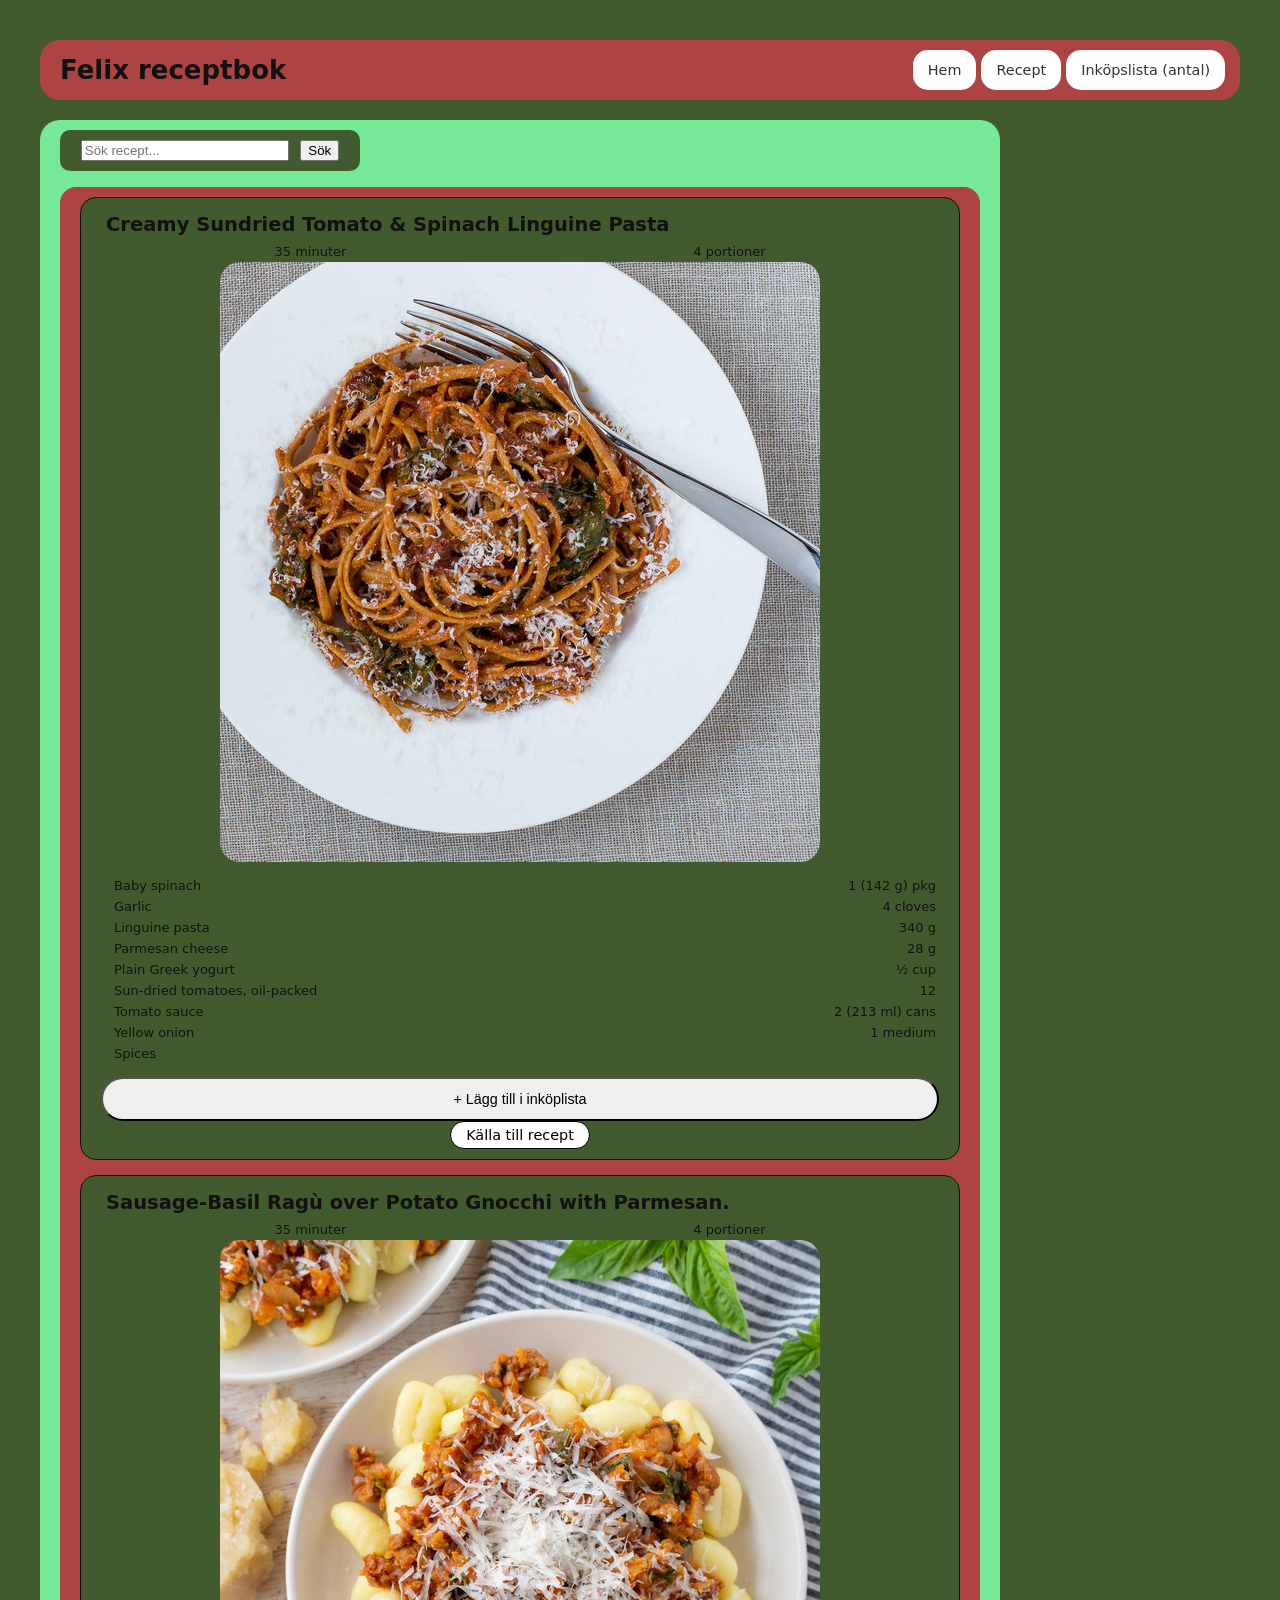
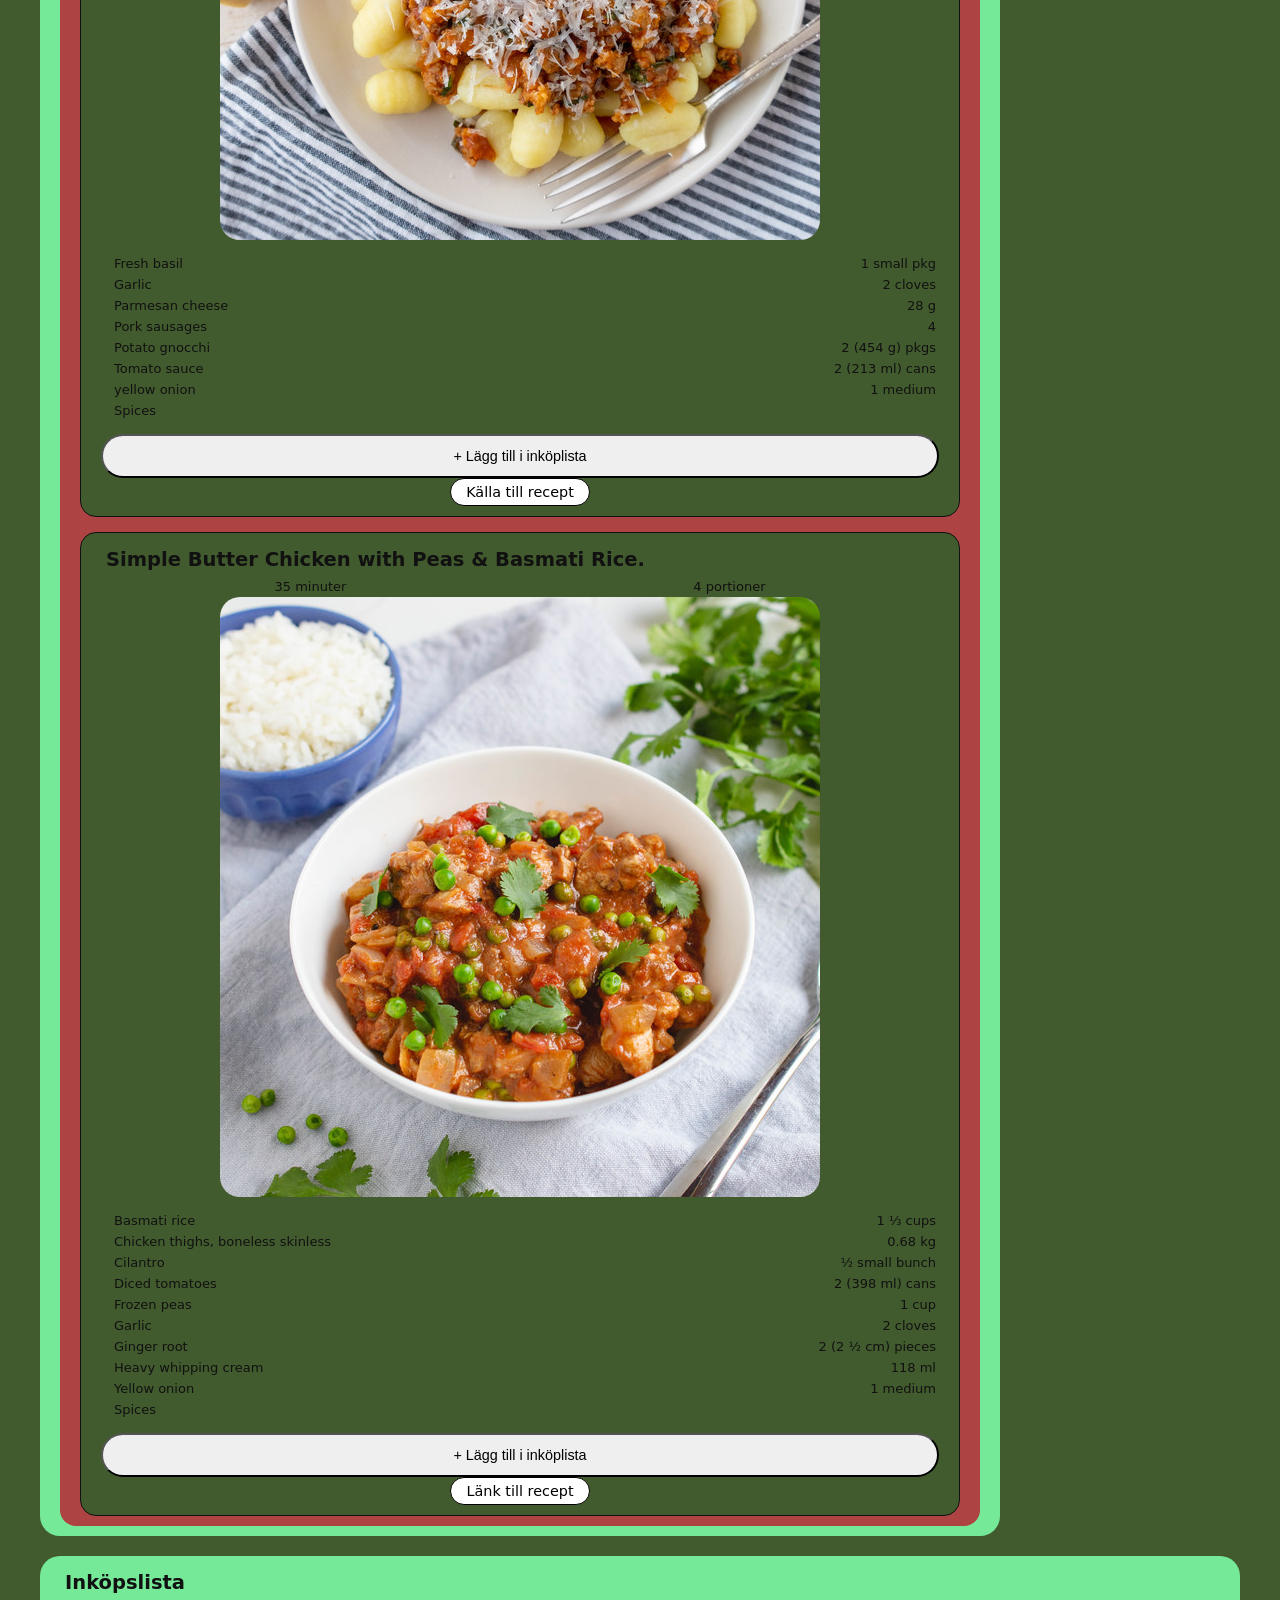
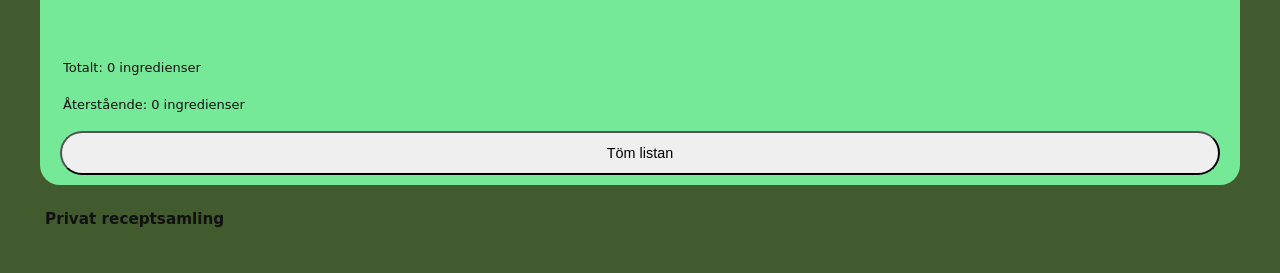
==== index.html @ 17bdafce "Finat till koden och tagit bort onödiga kommentarer och console.log." ====
<!doctype html>
<html lang="sv">
  <head>
    <meta charset="UTF-8" />
    <meta name="viewport" content="width=device-width, initial-scale=1.0" />
    <title>Inlämningsuppgit - Felix Brolleus</title>
    <link rel="stylesheet" href="style.css" />
  </head>
  <body>
    <header class="header">
      <h1>Felix receptbok</h1>

      <button id="menu-btn">☰ Meny</button>

      <nav id="menu">
        <a href="#">Hem</a>
        <a href="#">Recept</a>
        <a href="#">Inköpslista (antal)</a>
      </nav>
    </header>

    <main>
      <div id="search">
        <input id="search-input" type="text" placeholder="Sök recept..." />
        <button id="button-search">Sök</button>
      </div>

      <section id="recipe-cards">

        <!-- Recept 1 -->
        <article class="recipe">
          <h2>Creamy Sundried Tomato & Spinach Linguine Pasta</h2>
          <div>
            <p>35 minuter</p>
            <p>4 portioner</p>
          </div>

          <img
            src="img/creamy_pasta.png"
            alt="Bild på Creamy Sundried Tomato & Spinach Linguine Pasta"
          />

          <ul class="recipe-list">
            <li>
              <p>Baby spinach</p>
              <p>1 (142 g) pkg</p>
            </li>
            <li>
              <p>Garlic</p>
              <p>4 cloves</p>
            </li>
            <li>
              <p>Linguine pasta</p>
              <p>340 g</p>
            </li>
            <li>
              <p>Parmesan cheese</p>
              <p>28 g</p>
            </li>
            <li>
              <p>Plain Greek yogurt</p>
              <p>½ cup</p>
            </li>
            <li>
              <p>Sun-dried tomatoes, oil-packed</p>
              <p>12</p>
            </li>
            <li>
              <p>Tomato sauce</p>
              <p>2 (213 ml) cans</p>
            </li>
            <li>
              <p>Yellow onion</p>
              <p>1 medium</p>
            </li>
            <li>
              <p>Spices</p>
              <p></p>
            </li>
          </ul>
          <button class="btn add-list-btn">+ Lägg till i inköplista</button>
          <a
            class="source"
            href="https://www.mealime.com/recipes/creamy-sundried-tomato-spinach-linguine-pasta/2011"
            target="_blank"
            >Källa till recept</a
          >
        </article>

        <!-- Recept 2 -->
        <article class="recipe">
          <h2>Sausage-Basil Ragù over Potato Gnocchi with Parmesan.</h2>
          <div>
            <p>35 minuter</p>
            <p>4 portioner</p>
          </div>
          <img
            src="img/ragu.png"
            alt="Bild på Sausage-Basil Ragù over Potato Gnocchi with Parmesan."
          />

          <ul class="recipe-list">
            <li>
              <p>Fresh basil</p>
              <p>1 small pkg</p>
            </li>
            <li>
              <p>Garlic</p>
              <p>2 cloves</p>
            </li>
            <li>
              <p>Parmesan cheese</p>
              <p>28 g</p>
            </li>
            <li>
              <p>Pork sausages</p>
              <p>4</p>
            </li>
            <li>
              <p>Potato gnocchi</p>
              <p>2 (454 g) pkgs</p>
            </li>
            <li>
              <p>Tomato sauce</p>
              <p>2 (213 ml) cans</p>
            </li>
            <li>
              <p>yellow onion</p>
              <p>1 medium</p>
            </li>
            <li>
              <p>Spices</p>
              <p></p>
            </li>
          </ul>
          <button class="btn add-list-btn">+ Lägg till i inköplista</button>
          <a
            class="source"
            href="https://www.mealime.com/recipes/sausage-basil-ragu-over-potato-gnocchi-parmesan/11801"
            target="_blank"
            >Källa till recept</a
          >
        </article>

        <!-- Recept 3 -->
        <article class="recipe">
          <h2>Simple Butter Chicken with Peas & Basmati Rice.</h2>
          <div>
            <p>35 minuter</p>
            <p>4 portioner</p>
          </div>
          <img
            src="img/butter_chicken.png"
            alt="Bild på Simple Butter Chicken with Peas & Basmati Rice"
          />

          <ul class="recipe-list">
            <li>
              <p>Basmati rice</p>
              <p>1 ⅓ cups</p>
            </li>
            <li>
              <p>Chicken thighs, boneless skinless</p>
              <p>0.68 kg</p>
            </li>
            <li>
              <p>Cilantro</p>
              <p>½ small bunch</p>
            </li>
            <li>
              <p>Diced tomatoes</p>
              <p>2 (398 ml) cans</p>
            </li>
            <li>
              <p>Frozen peas</p>
              <p>1 cup</p>
            </li>
            <li>
              <p>Garlic</p>
              <p>2 cloves</p>
            </li>
            <li>
              <p>Ginger root</p>
              <p>2 (2 ½ cm) pieces</p>
            </li>
            <li>
              <p>Heavy whipping cream</p>
              <p>118 ml</p>
            </li>
            <li>
              <p>Yellow onion</p>
              <p>1 medium</p>
            </li>
            <li>
              <p>Spices</p>
              <p></p>
            </li>
          </ul>
          <button class="btn add-list-btn">+ Lägg till i inköplista</button>
          <a
            class="source"
            href="https://www.mealime.com/recipes/simple-butter-chicken-peas-basmati-rice/8757"
            target="_blank"
            >Länk till recept</a
          >
        </article>
      </section>
    </main>
    <aside>
      <h2>Inköpslista</h2>

      <ul id="shopping-list"></ul>

      <p id="total">Totalt: 0 ingredienser</p>
      <p id="remaining">Återstående: 0 ingredienser</p>

      <button class="btn" id="download-btn">Ladda ner .txt</button>
      <button class="btn" id="empty-list-btn">Töm listan</button>
    </aside>

    <footer>
      <h3>Privat receptsamling</h3>
    </footer>

    <script src="script.js"></script>
  </body>
</html>
---- style.css ----
* {
  box-sizing: border-box;
}

body {
  background-color: #425b2e;
  padding: 20px;
  color: #111111;
  display: flex;
  flex-direction: column;
  justify-content: space-between;
  gap: 20px;
  margin: 20px;

  font-family:
    system-ui,
    -apple-system,
    BlinkMacSystemFont,
    "Segoe UI",
    Roboto,
    Oxygen,
    Ubuntu,
    Cantarell,
    "Open Sans",
    "Helvetica Neue",
    sans-serif;
  font-size: small;
}

p {
  margin: 3px;
}

h1,
h2,
h3 {
  margin: 5px;
}

.btn {
  padding: 12px 25px;
  border-radius: 30px;
  font-size: 0.9rem;
  cursor: pointer;
  font-weight: 500;
}

.header {
  background-color: #ae4343;
  display: flex;
  justify-content: space-between;
  width: auto;
  border-radius: 20px;
  padding: 10px 15px;
  font-size: small;
  align-items: center;
  flex-wrap: wrap;
}

#menu-btn {
  padding: 5px;
}

#menu {
  display: none;
}

#menu.open {
  display: flex;
  flex-direction: column;

  flex-basis: 100%;
  align-items: end;
  
  gap: 2px;
}

#menu a {
  text-decoration: none;
  color: black;
  border-style: solid;
  border: 1px;
  background-color: white;
  border-radius: 15px;
  padding: 5px;
}

main {
  background-color: #76e998;
  display: flex;
  flex-direction: column;
  width: auto;
  border-radius: 20px;
  padding: 10px 20px;
  gap: 1rem;
}

#search {
  background-color: #425b2e;
  display: flex;
  justify-content: space-around;
  flex-wrap: wrap;
  gap: 10px;
  max-width: 100%;
  flex-basis: 100%;
  padding: 10px 20px;
  border-radius: 10px;
}

#search-input {
  flex-basis: 80%;
  max-width: 100%;
}

#recipe-cards {
  background-color: #ae4343;
  border-radius: 1rem;
  padding: 10px 20px;
  display: flex;
  flex-direction: column;
  justify-content: center;
  gap: 15px;
}

.recipe {
  border: 1px;
  border-style: solid;
  border-color: #111111;
  display: grid;
  background-color: #425b2e;
  padding: 10px 20px;
  border-radius: 1rem;
}

.recipe div {
  display: flex;
  justify-content: space-around;
  font-weight: 500;
  margin: 0px;
}

.recipe img {
  max-width: 85%;
  justify-self: center;
  border-radius: 20px;
}

ul {
  padding-left: 10px;
}

li {
  display: flex;
  flex-direction: row;
  justify-content: space-between;
}

.source {
  padding: 5px 15px;
  background-color: white;
  border: 1px;
  border-style: solid;
  border-radius: 30px;
  font-size: 0.9rem;
  cursor: pointer;
  font-weight: 500;
  text-decoration: none;
  color: black;
  justify-self: center;
}

aside {
  background-color: #76e998;
  display: flex;
  flex-direction: column;
  justify-content: space-between;
  align-items: stretch;
  width: auto;
  border-radius: 20px;
  padding: 10px 20px;
  gap: 1rem;
}

#download-btn {
  display: none;
}

/* -------------Media quiries------------- */

@media (min-width: 700px) {
  body {
    display: flex;
    flex: 1 1 250px;
  }
  #menu-btn {
    display: none;
  }

  #menu {
    display: flex;
    align-items: center;
    justify-content: space-between;
    gap: 5px;
  }


  #menu a {
    border-style: solid;
    border: 1px;
    background-color: white;
    border-radius: 15px;
    text-decoration: none;
    color: #333333;
    display: flex;
    align-items: center;
    gap: 15px;
    font-size: 0.9rem;
    padding: 12px 15px;
  }

  #search {
    max-width: 300px;
  }

  main {
    max-width: 80%;
  }
}
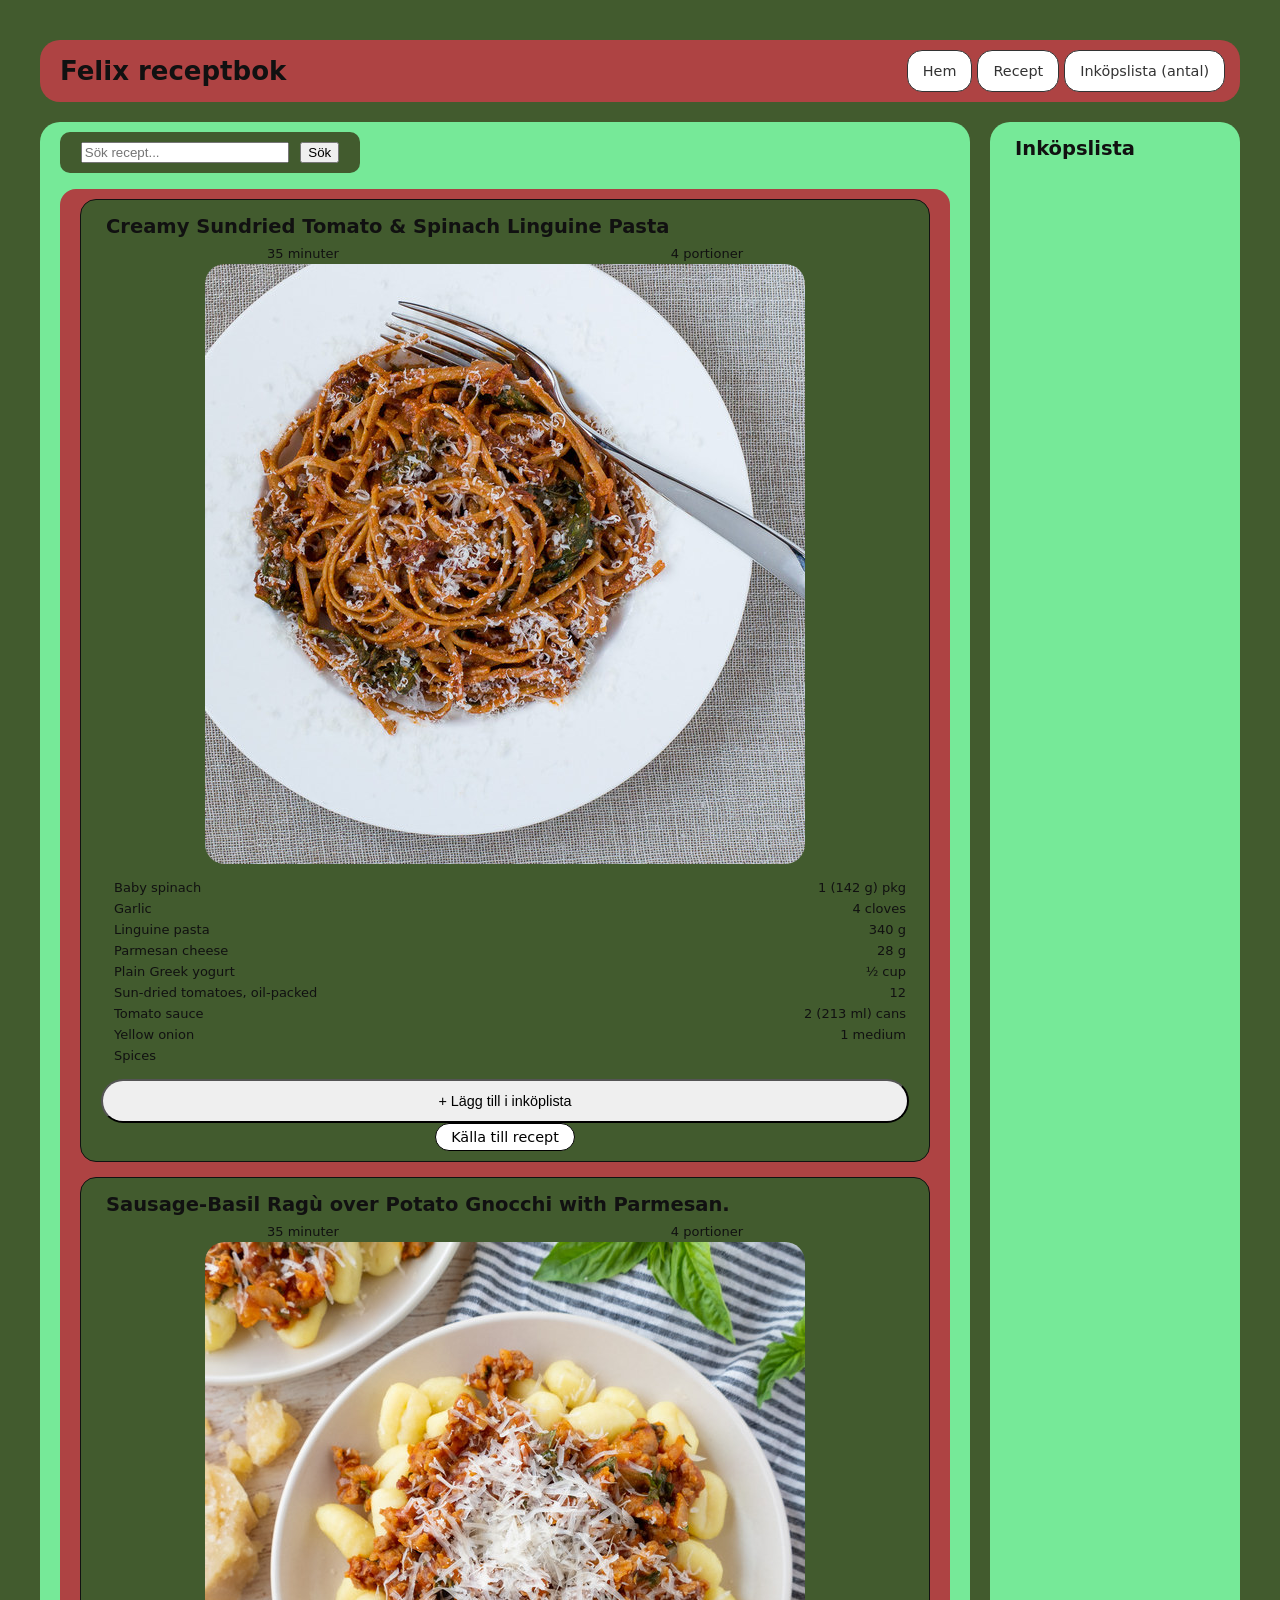
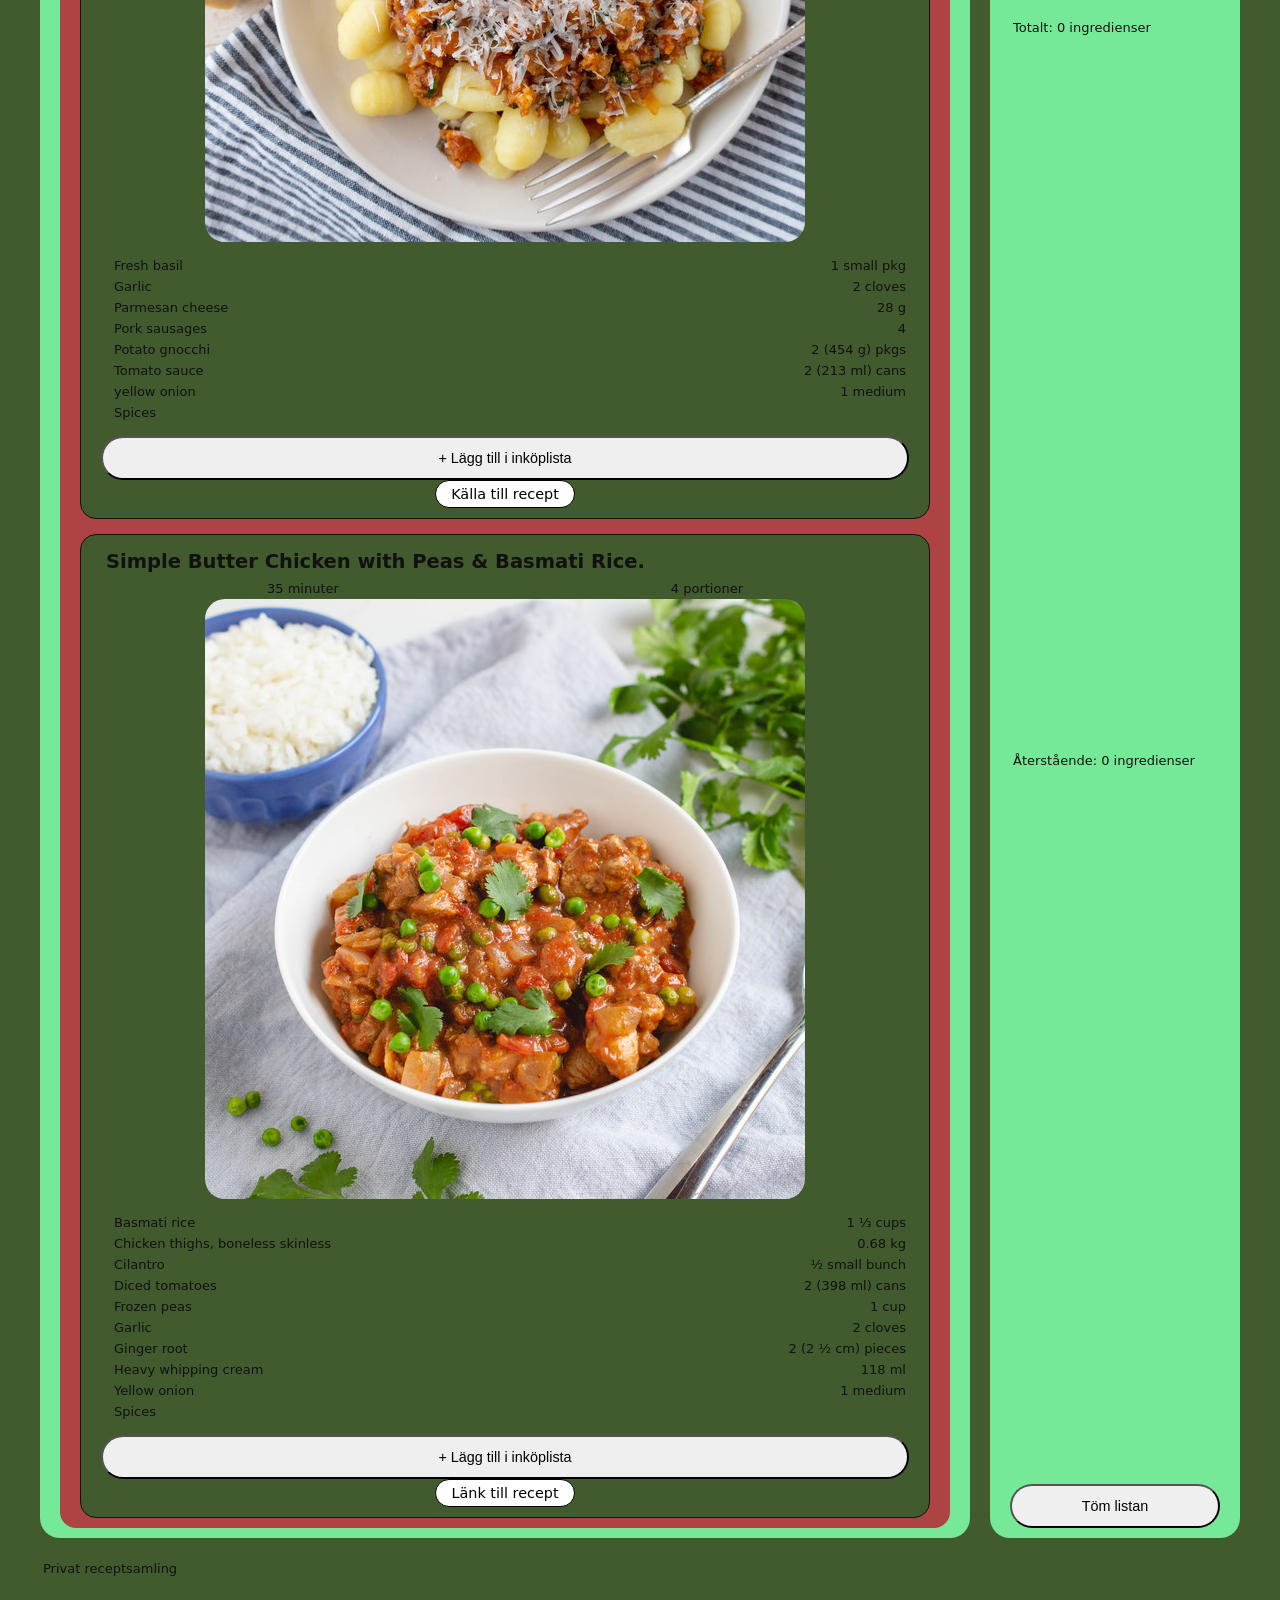
==== commit 6c7fe280: "Byte av namn på bilder. Kommenterat ut sektioner i script. Tagit bort onödig kod i script. Ändrat li" ====
--- a/index.html
+++ b/index.html
@@ -3,7 +3,7 @@
   <head>
     <meta charset="UTF-8" />
     <meta name="viewport" content="width=device-width, initial-scale=1.0" />
-    <title>Inlämningsuppgit - Felix Brolleus</title>
+    <title>Receptsida - Felix Brolleus</title>
     <link rel="stylesheet" href="style.css" />
   </head>
   <body>
@@ -26,7 +26,6 @@
       </div>
 
       <section id="recipe-cards">
-
         <!-- Recept 1 -->
         <article class="recipe">
           <h2>Creamy Sundried Tomato & Spinach Linguine Pasta</h2>
@@ -36,7 +35,7 @@
           </div>
 
           <img
-            src="img/creamy_pasta.png"
+            src="img/creamy-pasta.png"
             alt="Bild på Creamy Sundried Tomato & Spinach Linguine Pasta"
           />
 
@@ -150,7 +149,7 @@
             <p>4 portioner</p>
           </div>
           <img
-            src="img/butter_chicken.png"
+            src="img/butter-chicken.png"
             alt="Bild på Simple Butter Chicken with Peas & Basmati Rice"
           />
 
@@ -219,7 +218,7 @@
     </aside>
 
     <footer>
-      <h3>Privat receptsamling</h3>
+      <p>Privat receptsamling</p>
     </footer>
 
     <script src="script.js"></script>
--- a/style.css
+++ b/style.css
@@ -68,18 +68,15 @@
 #menu.open {
   display: flex;
   flex-direction: column;
-
   flex-basis: 100%;
   align-items: end;
-  
   gap: 2px;
 }
 
 #menu a {
   text-decoration: none;
   color: black;
-  border-style: solid;
-  border: 1px;
+  border: 1px solid;
   background-color: white;
   border-radius: 15px;
   padding: 5px;
@@ -156,11 +153,10 @@
 }
 
 .source {
+  background-color: white;
+  border: 1px solid;
+  border-radius: 30px;
   padding: 5px 15px;
-  background-color: white;
-  border: 1px;
-  border-style: solid;
-  border-radius: 30px;
   font-size: 0.9rem;
   cursor: pointer;
   font-weight: 500;
@@ -189,9 +185,18 @@
 
 @media (min-width: 700px) {
   body {
-    display: flex;
-    flex: 1 1 250px;
-  }
+    flex-direction: row;
+    flex-wrap: wrap;
+  }
+  
+  .header {
+    flex-basis: 100%;
+  }
+
+  footer {
+    flex-basis: 100%;
+  }
+
   #menu-btn {
     display: none;
   }
@@ -203,11 +208,14 @@
     gap: 5px;
   }
 
+  #menu.open {
+    flex-direction: row;
+    flex-basis: auto;
+  }
 
   #menu a {
-    border-style: solid;
-    border: 1px;
     background-color: white;
+    border: 1px solid;
     border-radius: 15px;
     text-decoration: none;
     color: #333333;
@@ -222,7 +230,13 @@
     max-width: 300px;
   }
 
+  aside {
+    flex-basis: 250px;
+  }
+
   main {
-    max-width: 80%;
-  }
-}
+    flex: 1 1 250px;
+  }
+
+  
+}
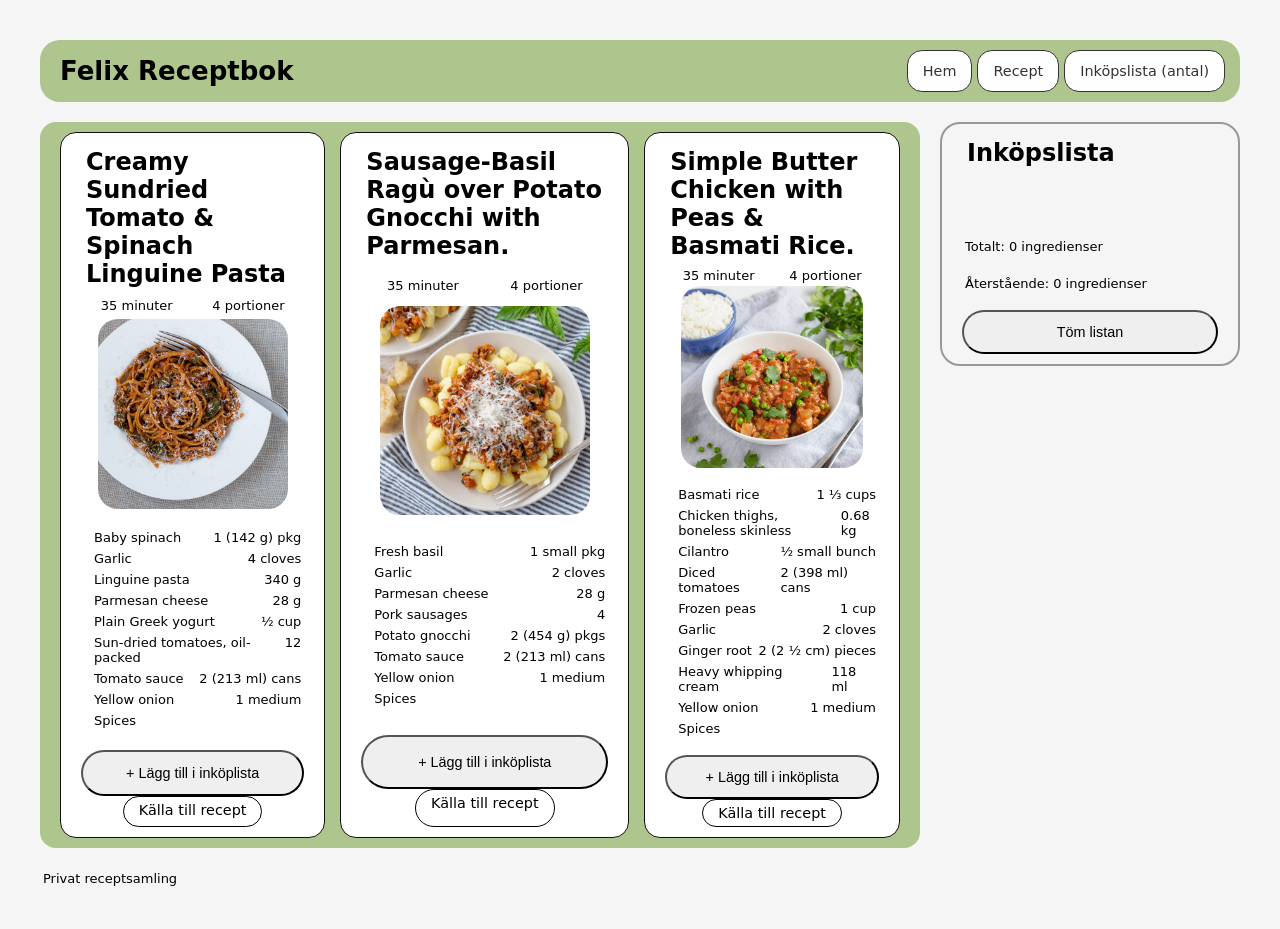
==== commit 3878ff39: "Små justeringar i text i index.html. Byte av färger och förbereder för dark mode i style.css." ====
--- a/index.html
+++ b/index.html
@@ -8,7 +8,7 @@
   </head>
   <body>
     <header class="header">
-      <h1>Felix receptbok</h1>
+      <h1>Felix Receptbok</h1>
 
       <button id="menu-btn">☰ Meny</button>
 
@@ -20,10 +20,10 @@
     </header>
 
     <main>
-      <div id="search">
+      <!-- <div id="search">
         <input id="search-input" type="text" placeholder="Sök recept..." />
         <button id="button-search">Sök</button>
-      </div>
+      </div> -->
 
       <section id="recipe-cards">
         <!-- Recept 1 -->
@@ -124,7 +124,7 @@
               <p>2 (213 ml) cans</p>
             </li>
             <li>
-              <p>yellow onion</p>
+              <p>Yellow onion</p>
               <p>1 medium</p>
             </li>
             <li>
@@ -200,7 +200,7 @@
             class="source"
             href="https://www.mealime.com/recipes/simple-butter-chicken-peas-basmati-rice/8757"
             target="_blank"
-            >Länk till recept</a
+            >Källa till recept</a
           >
         </article>
       </section>
--- a/style.css
+++ b/style.css
@@ -3,9 +3,9 @@
 }
 
 body {
-  background-color: #425b2e;
+  background-color: whitesmoke;
   padding: 20px;
-  color: #111111;
+  color: black;
   display: flex;
   flex-direction: column;
   justify-content: space-between;
@@ -24,14 +24,25 @@
     "Open Sans",
     "Helvetica Neue",
     sans-serif;
-  font-size: small;
+}
+
+.light-mode-1 {
+  background-color: #afc58e;
+}
+
+.light-mode-2 {
+  background-color: #afc58e;
 }
 
 p {
   margin: 3px;
-}
-
-h1,
+  font-size: small;
+}
+
+h1 {
+  margin: 5px;
+}
+
 h2,
 h3 {
   margin: 5px;
@@ -46,7 +57,7 @@
 }
 
 .header {
-  background-color: #ae4343;
+  background-color: #afc58e;
   display: flex;
   justify-content: space-between;
   width: auto;
@@ -83,12 +94,12 @@
 }
 
 main {
-  background-color: #76e998;
+  background-color: #afc58e;
   display: flex;
   flex-direction: column;
   width: auto;
   border-radius: 20px;
-  padding: 10px 20px;
+  padding: 0px 0px;
   gap: 1rem;
 }
 
@@ -110,7 +121,7 @@
 }
 
 #recipe-cards {
-  background-color: #ae4343;
+  background-color: #afc58e;
   border-radius: 1rem;
   padding: 10px 20px;
   display: flex;
@@ -124,7 +135,7 @@
   border-style: solid;
   border-color: #111111;
   display: grid;
-  background-color: #425b2e;
+  background-color: white;
   padding: 10px 20px;
   border-radius: 1rem;
 }
@@ -166,12 +177,13 @@
 }
 
 aside {
-  background-color: #76e998;
   display: flex;
   flex-direction: column;
   justify-content: space-between;
   align-items: stretch;
   width: auto;
+  border: 2px solid;
+  border-color: #94999b;
   border-radius: 20px;
   padding: 10px 20px;
   gap: 1rem;
@@ -188,7 +200,7 @@
     flex-direction: row;
     flex-wrap: wrap;
   }
-  
+
   .header {
     flex-basis: 100%;
   }
@@ -231,12 +243,18 @@
   }
 
   aside {
-    flex-basis: 250px;
+    flex-basis: 300px;
+    align-self: baseline;
+    justify-content: baseline;
+    position: sticky;
+    top: 20px;
   }
 
   main {
     flex: 1 1 250px;
   }
 
-  
-}
+  #recipe-cards {
+    flex-direction: row;
+  }
+}
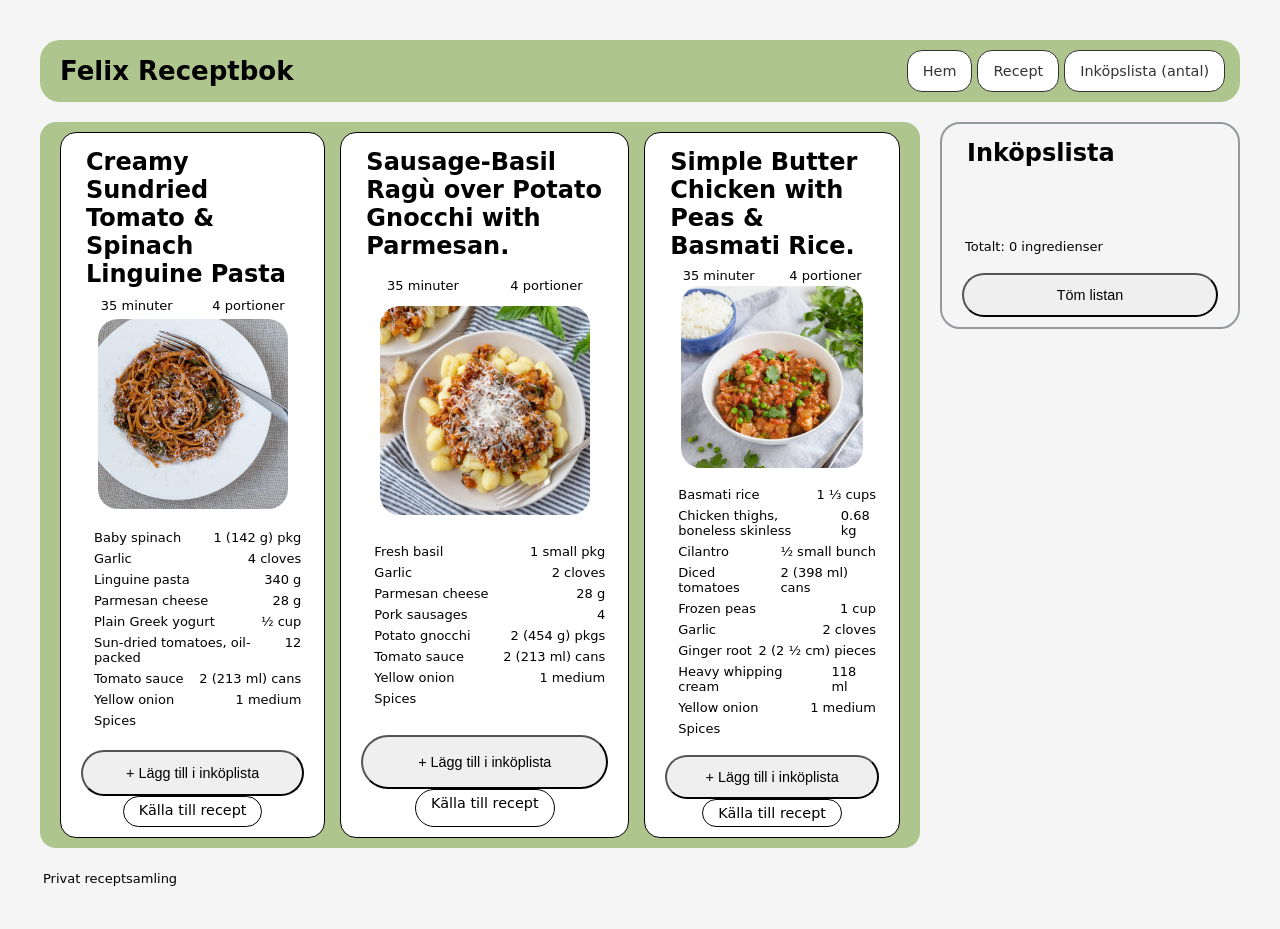
==== commit c2aadfe7: "Index: Tagit bort en del. Sökning nu inte längre med. Style: Förbereder dark mode. Script: Mängd i i" ====
--- a/index.html
+++ b/index.html
@@ -211,7 +211,6 @@
       <ul id="shopping-list"></ul>
 
       <p id="total">Totalt: 0 ingredienser</p>
-      <p id="remaining">Återstående: 0 ingredienser</p>
 
       <button class="btn" id="download-btn">Ladda ner .txt</button>
       <button class="btn" id="empty-list-btn">Töm listan</button>
--- a/style.css
+++ b/style.css
@@ -28,10 +28,12 @@
 
 .light-mode-1 {
   background-color: #afc58e;
+  color: black;
 }
 
 .light-mode-2 {
   background-color: #afc58e;
+  color: black;
 }
 
 p {
@@ -133,7 +135,7 @@
 .recipe {
   border: 1px;
   border-style: solid;
-  border-color: #111111;
+  border-color: black;
   display: grid;
   background-color: white;
   padding: 10px 20px;
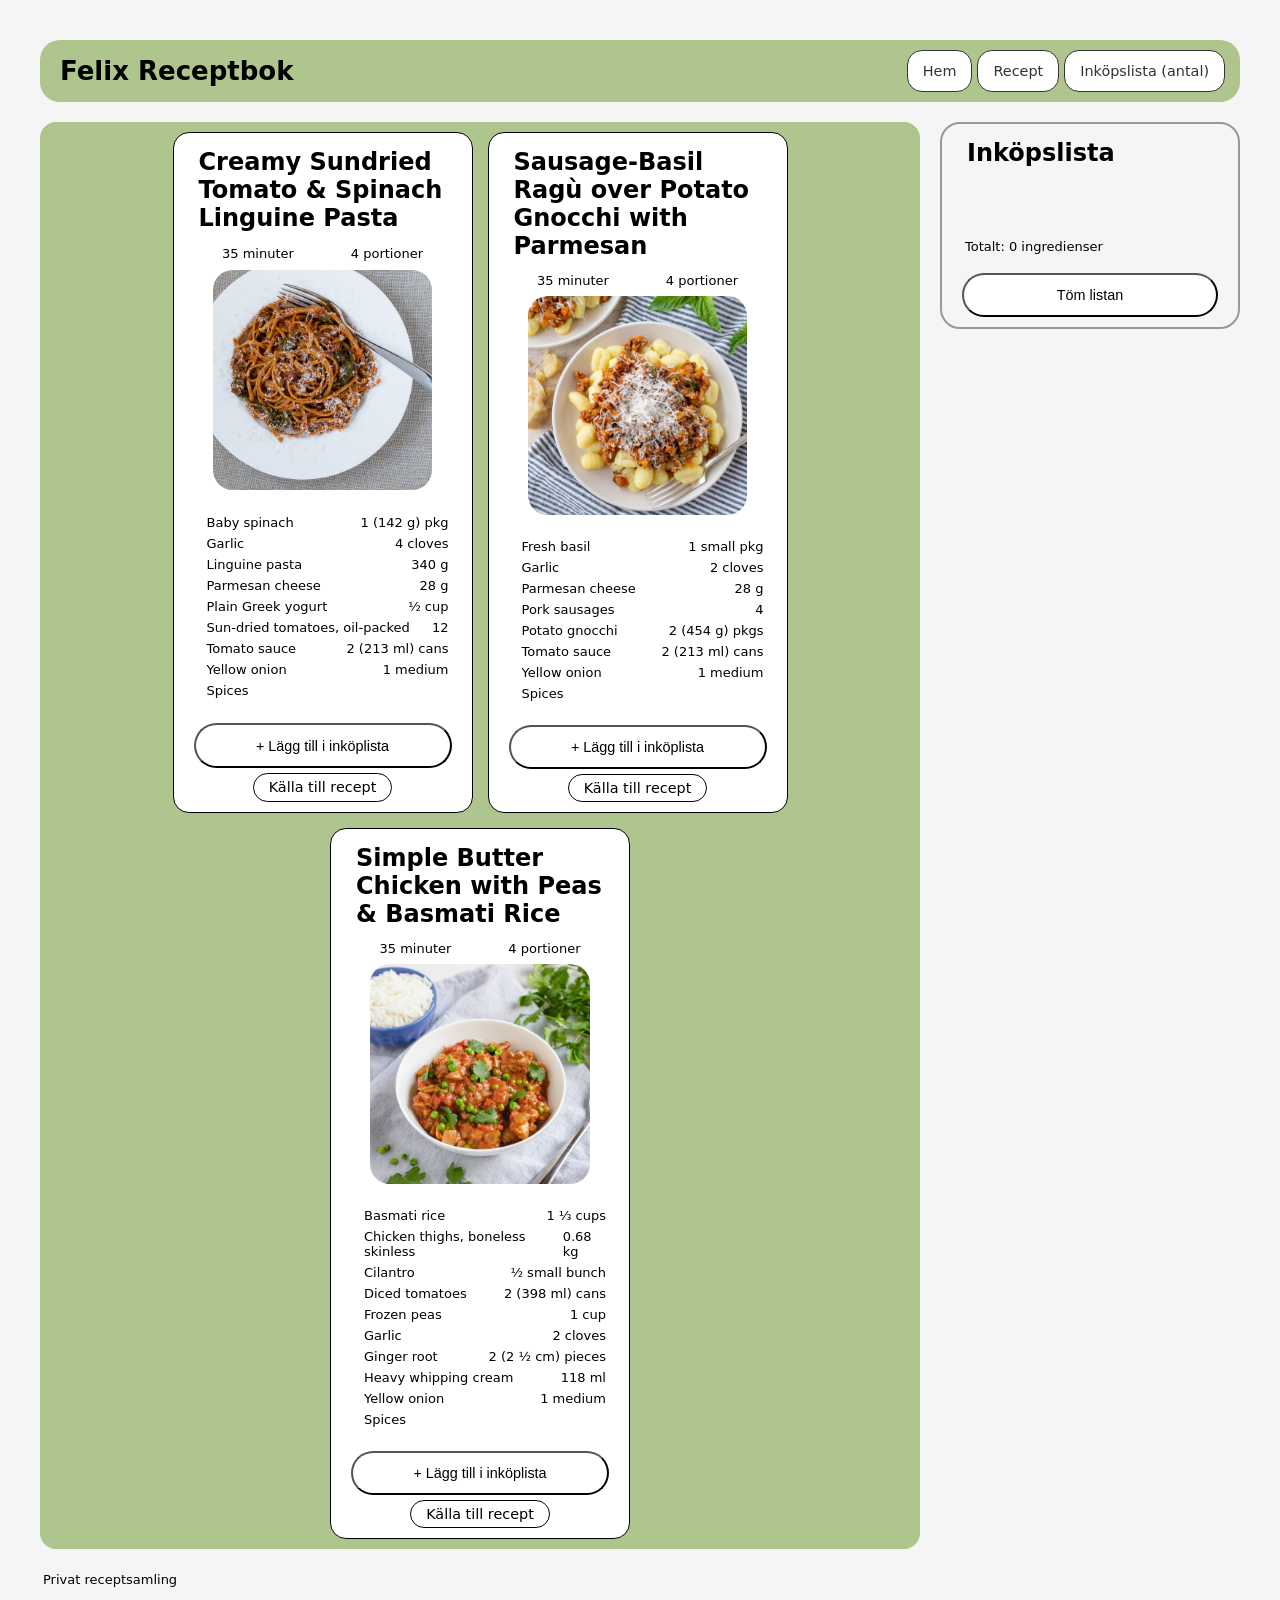
==== commit b6a0cb4b: "Ändrat mindre saker i index. Tagit bort download btn. Bättre reaktiv design för desktop, inget som k" ====
--- a/index.html
+++ b/index.html
@@ -10,7 +10,7 @@
     <header class="header">
       <h1>Felix Receptbok</h1>
 
-      <button id="menu-btn">☰ Meny</button>
+      <button id="menu-btn" class="btn">☰ Meny</button>
 
       <nav id="menu">
         <a href="#">Hem</a>
@@ -88,7 +88,7 @@
 
         <!-- Recept 2 -->
         <article class="recipe">
-          <h2>Sausage-Basil Ragù over Potato Gnocchi with Parmesan.</h2>
+          <h2>Sausage-Basil Ragù over Potato Gnocchi with Parmesan</h2>
           <div>
             <p>35 minuter</p>
             <p>4 portioner</p>
@@ -143,7 +143,7 @@
 
         <!-- Recept 3 -->
         <article class="recipe">
-          <h2>Simple Butter Chicken with Peas & Basmati Rice.</h2>
+          <h2>Simple Butter Chicken with Peas & Basmati Rice</h2>
           <div>
             <p>35 minuter</p>
             <p>4 portioner</p>
@@ -212,7 +212,6 @@
 
       <p id="total">Totalt: 0 ingredienser</p>
 
-      <button class="btn" id="download-btn">Ladda ner .txt</button>
       <button class="btn" id="empty-list-btn">Töm listan</button>
     </aside>
 
--- a/style.css
+++ b/style.css
@@ -4,13 +4,13 @@
 
 body {
   background-color: whitesmoke;
-  padding: 20px;
+  padding: 5px;
+  margin: 5px;
   color: black;
   display: flex;
   flex-direction: column;
   justify-content: space-between;
   gap: 20px;
-  margin: 20px;
 
   font-family:
     system-ui,
@@ -56,6 +56,8 @@
   font-size: 0.9rem;
   cursor: pointer;
   font-weight: 500;
+  background-color: white;
+  max-height: 3rem;
 }
 
 .header {
@@ -72,6 +74,8 @@
 
 #menu-btn {
   padding: 5px;
+  position: sticky;
+  top: 20px;
 }
 
 #menu {
@@ -105,7 +109,7 @@
   gap: 1rem;
 }
 
-#search {
+/* #search {
   background-color: #425b2e;
   display: flex;
   justify-content: space-around;
@@ -120,7 +124,7 @@
 #search-input {
   flex-basis: 80%;
   max-width: 100%;
-}
+} */
 
 #recipe-cards {
   background-color: #afc58e;
@@ -140,6 +144,7 @@
   background-color: white;
   padding: 10px 20px;
   border-radius: 1rem;
+  gap: 5px;
 }
 
 .recipe div {
@@ -191,16 +196,14 @@
   gap: 1rem;
 }
 
-#download-btn {
-  display: none;
-}
-
 /* -------------Media quiries------------- */
 
 @media (min-width: 700px) {
   body {
     flex-direction: row;
     flex-wrap: wrap;
+    padding: 20px;
+    margin: 20px;
   }
 
   .header {
@@ -246,8 +249,7 @@
 
   aside {
     flex-basis: 300px;
-    align-self: baseline;
-    justify-content: baseline;
+    align-self: flex-start;
     position: sticky;
     top: 20px;
   }
@@ -256,7 +258,25 @@
     flex: 1 1 250px;
   }
 
+  
   #recipe-cards {
     flex-direction: row;
-  }
-}
+    flex-wrap: wrap;
+    justify-content: center;
+    
+  }
+
+  .recipe {
+    min-width: 250px;
+    max-width: 300px;
+  }
+}
+
+@media (min-width: 1400px) {
+  #recipe-cards {
+    flex-direction: row;
+    flex-wrap: wrap;
+    justify-content: space-around;
+    
+  }
+}
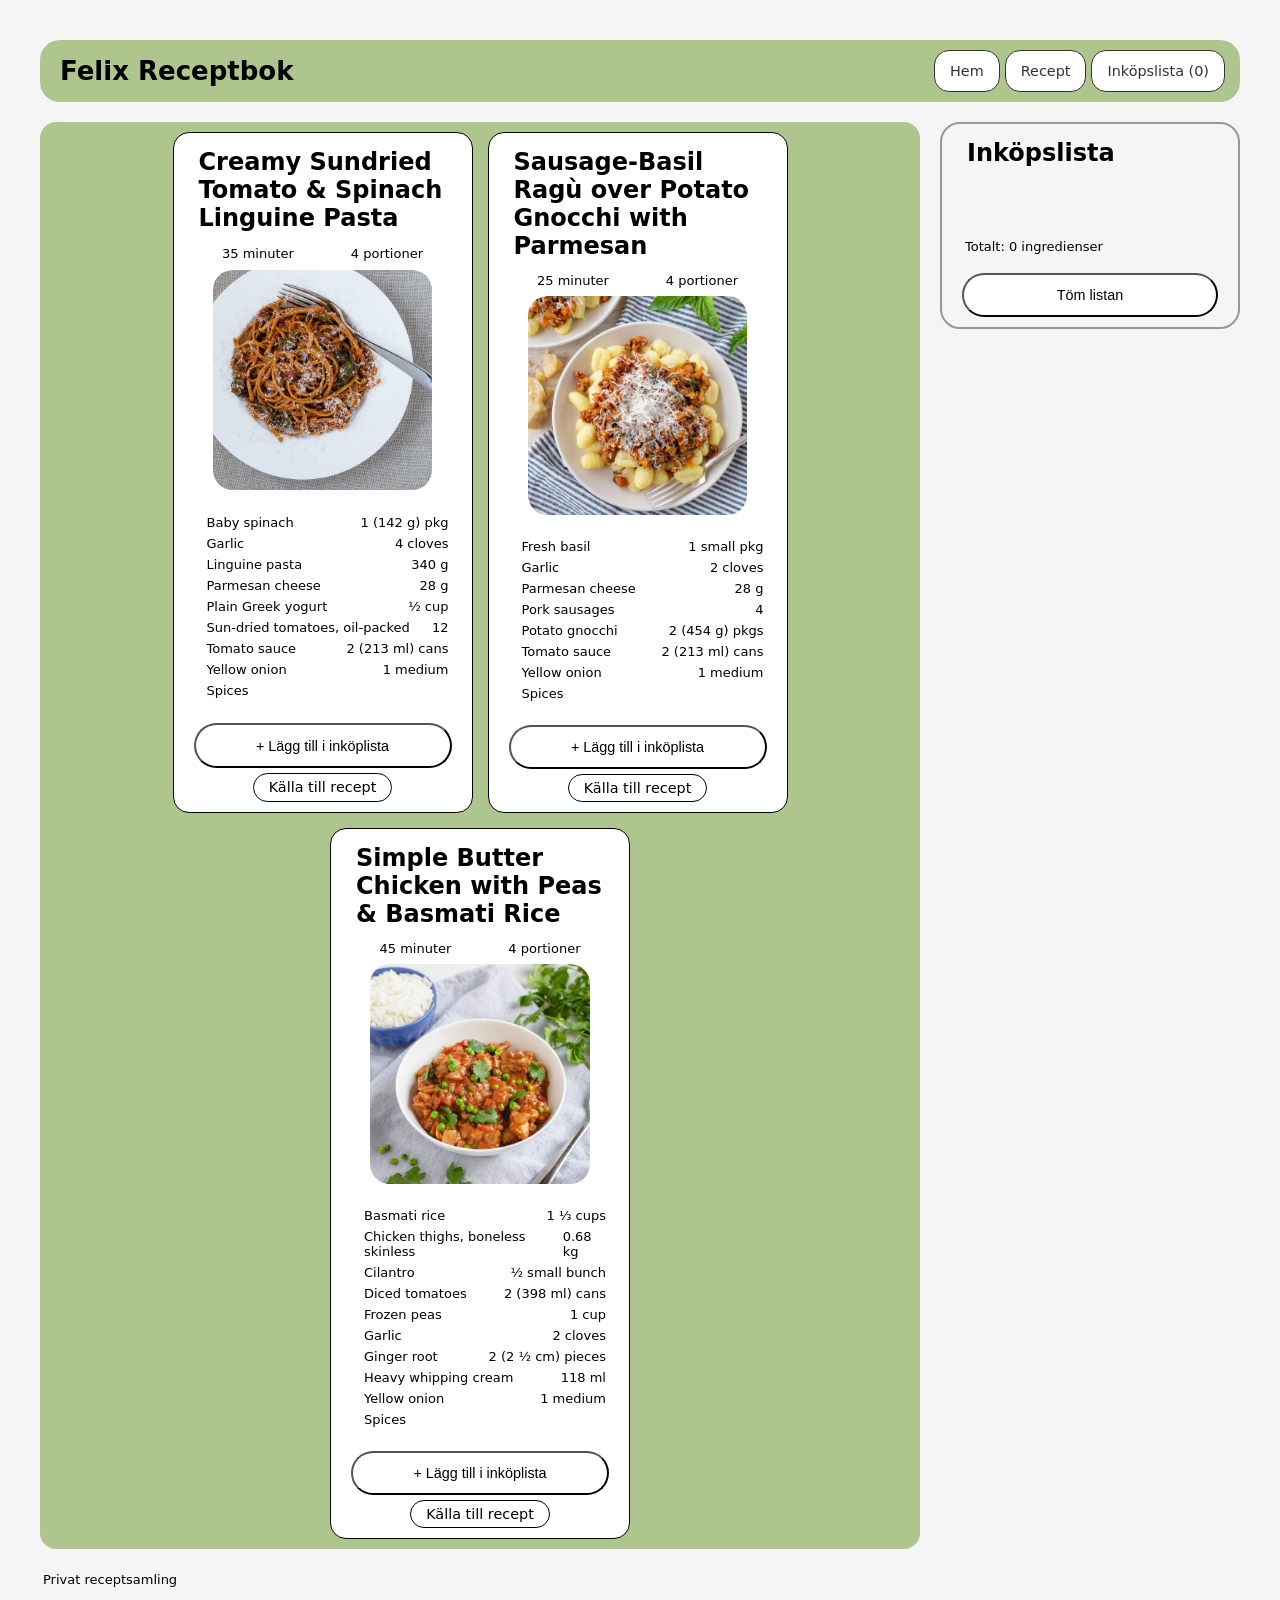
==== commit 23a11a61: "Försök till scroll-funktion startad. Scroll-funktionen är inte helt färdig, men jag har lagt till gr" ====
--- a/index.html
+++ b/index.html
@@ -13,9 +13,9 @@
       <button id="menu-btn" class="btn">☰ Meny</button>
 
       <nav id="menu">
-        <a href="#">Hem</a>
-        <a href="#">Recept</a>
-        <a href="#">Inköpslista (antal)</a>
+        <a href="#" id="menu-home">Hem</a>
+        <a href="#" id="menu-recipe" >Recept</a>
+        <a href="#" id="menu-shopping-list">Inköpslista (0)</a>
       </nav>
     </header>
 
@@ -90,7 +90,7 @@
         <article class="recipe">
           <h2>Sausage-Basil Ragù over Potato Gnocchi with Parmesan</h2>
           <div>
-            <p>35 minuter</p>
+            <p>25 minuter</p>
             <p>4 portioner</p>
           </div>
           <img
@@ -145,7 +145,7 @@
         <article class="recipe">
           <h2>Simple Butter Chicken with Peas & Basmati Rice</h2>
           <div>
-            <p>35 minuter</p>
+            <p>45 minuter</p>
             <p>4 portioner</p>
           </div>
           <img
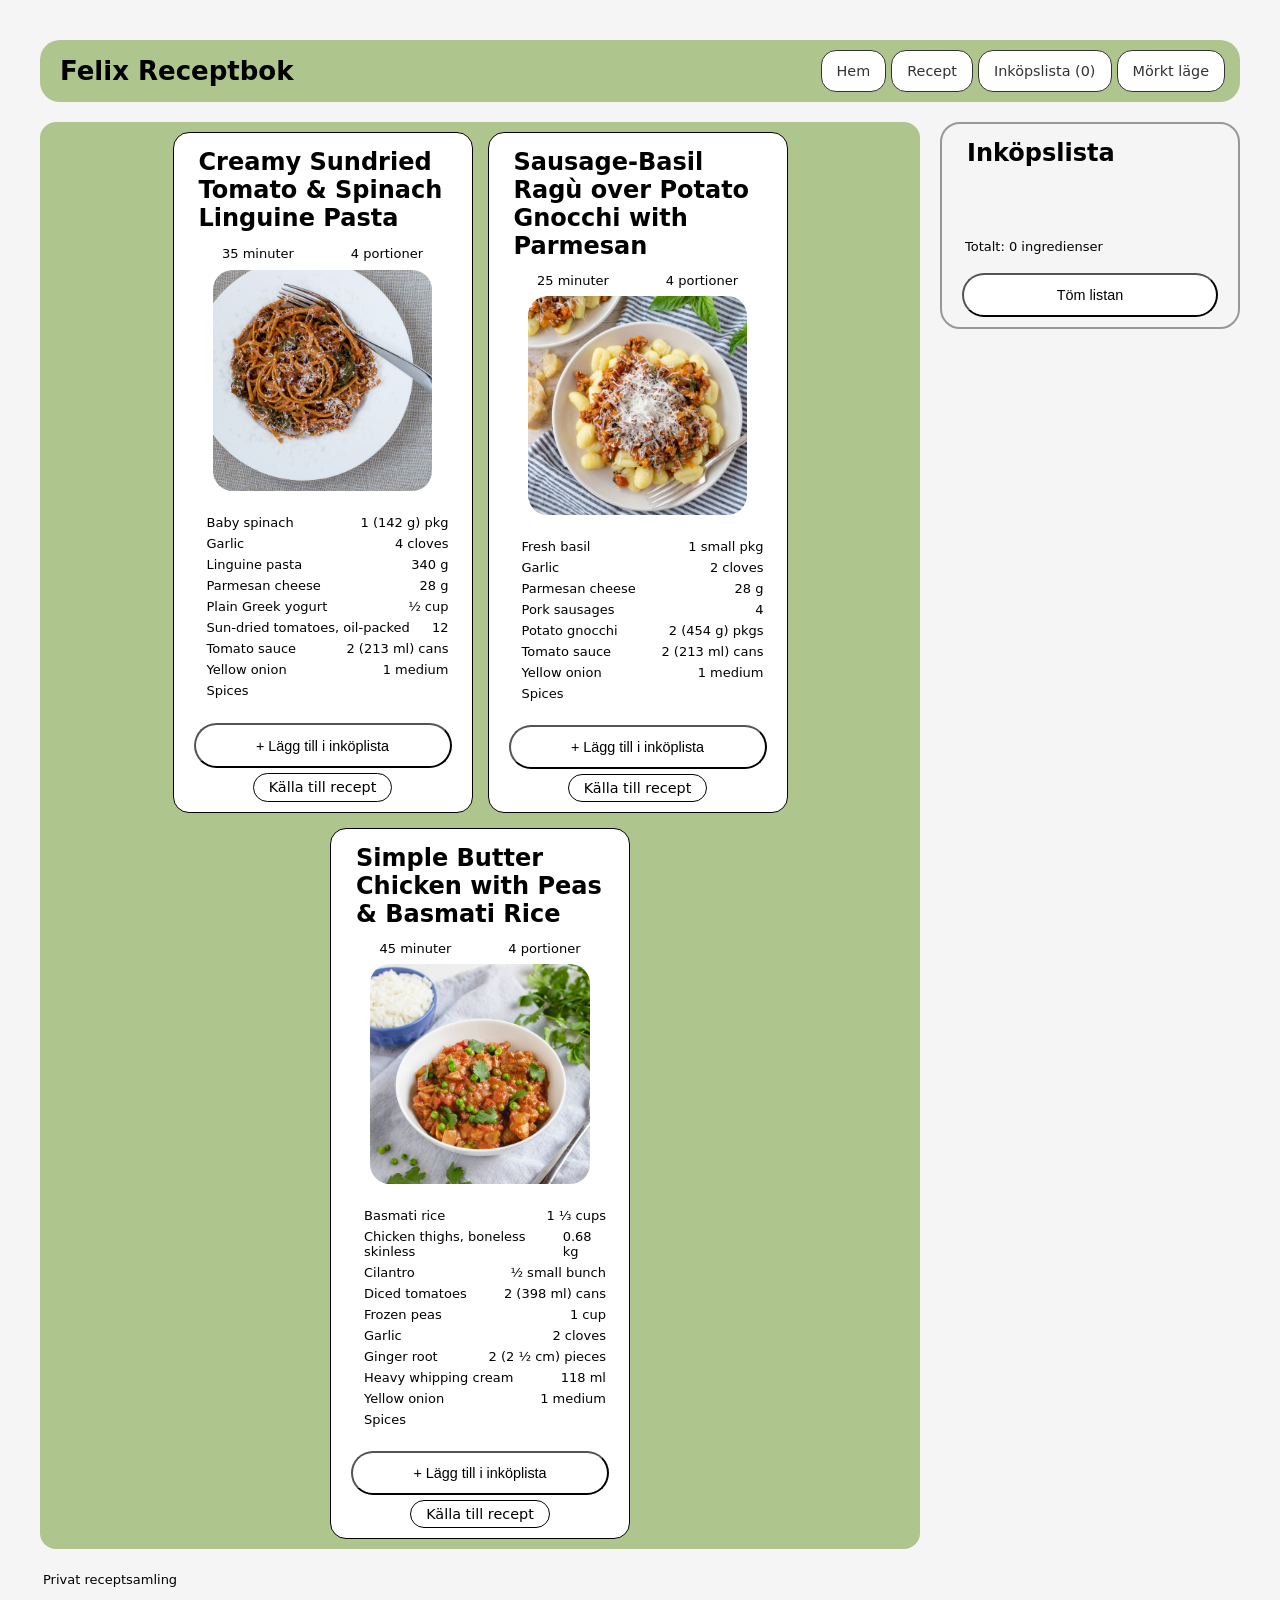
==== commit 69ab6061: "Index: Rensat upp. Gjort resepten nåbara via länkar på korten. Script: Dark mode funktion och event." ====
--- a/index.html
+++ b/index.html
@@ -13,31 +13,30 @@
       <button id="menu-btn" class="btn">☰ Meny</button>
 
       <nav id="menu">
-        <a href="#" id="menu-home">Hem</a>
-        <a href="#" id="menu-recipe" >Recept</a>
-        <a href="#" id="menu-shopping-list">Inköpslista (0)</a>
+        <a href="#">Hem</a>
+        <a href="#recipe-cards">Recept</a>
+        <a href="#shopping-list" id="menu-shopping-list">Inköpslista (0)</a>
+        <a id="menu-dark-mode">Mörkt läge</a>
       </nav>
     </header>
 
     <main>
-      <!-- <div id="search">
-        <input id="search-input" type="text" placeholder="Sök recept..." />
-        <button id="button-search">Sök</button>
-      </div> -->
-
       <section id="recipe-cards">
         <!-- Recept 1 -->
         <article class="recipe">
-          <h2>Creamy Sundried Tomato & Spinach Linguine Pasta</h2>
+          <a href="recipes/creamy-sundried-tomato.html">
+            <h2>Creamy Sundried Tomato & Spinach Linguine Pasta</h2>
+          </a>
           <div>
             <p>35 minuter</p>
             <p>4 portioner</p>
           </div>
-
-          <img
-            src="img/creamy-pasta.png"
-            alt="Bild på Creamy Sundried Tomato & Spinach Linguine Pasta"
-          />
+          <a href="recipes/creamy-sundried-tomato.html">
+            <img
+              src="img/creamy-pasta.png"
+              alt="Bild på Creamy Sundried Tomato & Spinach Linguine Pasta"
+            />
+          </a>
 
           <ul class="recipe-list">
             <li>
@@ -88,15 +87,19 @@
 
         <!-- Recept 2 -->
         <article class="recipe">
-          <h2>Sausage-Basil Ragù over Potato Gnocchi with Parmesan</h2>
+          <a href="recipes/sausage-basil-ragu.html">
+            <h2>Sausage-Basil Ragù over Potato Gnocchi with Parmesan</h2>
+          </a>
           <div>
             <p>25 minuter</p>
             <p>4 portioner</p>
           </div>
-          <img
-            src="img/ragu.png"
-            alt="Bild på Sausage-Basil Ragù over Potato Gnocchi with Parmesan."
-          />
+          <a href="recipes/sausage-basil-ragu.html">
+            <img
+              src="img/ragu.png"
+              alt="Bild på Sausage-Basil Ragù over Potato Gnocchi with Parmesan."
+            />
+          </a>
 
           <ul class="recipe-list">
             <li>
@@ -143,15 +146,19 @@
 
         <!-- Recept 3 -->
         <article class="recipe">
-          <h2>Simple Butter Chicken with Peas & Basmati Rice</h2>
+          <a href="recipes/butter-chicken.html">
+            <h2>Simple Butter Chicken with Peas & Basmati Rice</h2>
+          </a>
           <div>
             <p>45 minuter</p>
             <p>4 portioner</p>
           </div>
-          <img
-            src="img/butter-chicken.png"
-            alt="Bild på Simple Butter Chicken with Peas & Basmati Rice"
-          />
+          <a href="recipes/butter-chicken.html">
+            <img
+              src="img/butter-chicken.png"
+              alt="Bild på Simple Butter Chicken with Peas & Basmati Rice"
+            />
+          </a>
 
           <ul class="recipe-list">
             <li>
--- a/style.css
+++ b/style.css
@@ -26,25 +26,12 @@
     sans-serif;
 }
 
-.light-mode-1 {
-  background-color: #afc58e;
-  color: black;
-}
-
-.light-mode-2 {
-  background-color: #afc58e;
-  color: black;
-}
-
 p {
   margin: 3px;
   font-size: small;
 }
 
-h1 {
-  margin: 5px;
-}
-
+h1,
 h2,
 h3 {
   margin: 5px;
@@ -109,23 +96,6 @@
   gap: 1rem;
 }
 
-/* #search {
-  background-color: #425b2e;
-  display: flex;
-  justify-content: space-around;
-  flex-wrap: wrap;
-  gap: 10px;
-  max-width: 100%;
-  flex-basis: 100%;
-  padding: 10px 20px;
-  border-radius: 10px;
-}
-
-#search-input {
-  flex-basis: 80%;
-  max-width: 100%;
-} */
-
 #recipe-cards {
   background-color: #afc58e;
   border-radius: 1rem;
@@ -147,12 +117,17 @@
   gap: 5px;
 }
 
-.recipe div {
+
+.recipe div, a {
   display: flex;
   justify-content: space-around;
   font-weight: 500;
   margin: 0px;
-}
+  text-decoration: none;
+  color: black;
+}
+
+
 
 .recipe img {
   max-width: 85%;
@@ -194,6 +169,10 @@
   border-radius: 20px;
   padding: 10px 20px;
   gap: 1rem;
+}
+
+footer {
+  display: block;
 }
 
 /* -------------Media quiries------------- */
@@ -280,3 +259,26 @@
     
   }
 }
+
+.dark {
+  color: #e6ebdd;
+  border-color: #5f6f4c;
+}
+
+body.dark {
+  background-color: #151a12;
+}
+
+header.dark, main.dark {
+  background-color: #2b3822;
+}
+
+#recipe-card.dark {
+  background-color: #222a1b;
+}
+
+.btn.dark {
+  background-color: #afc58e;
+  color: #151a12;
+}
+
